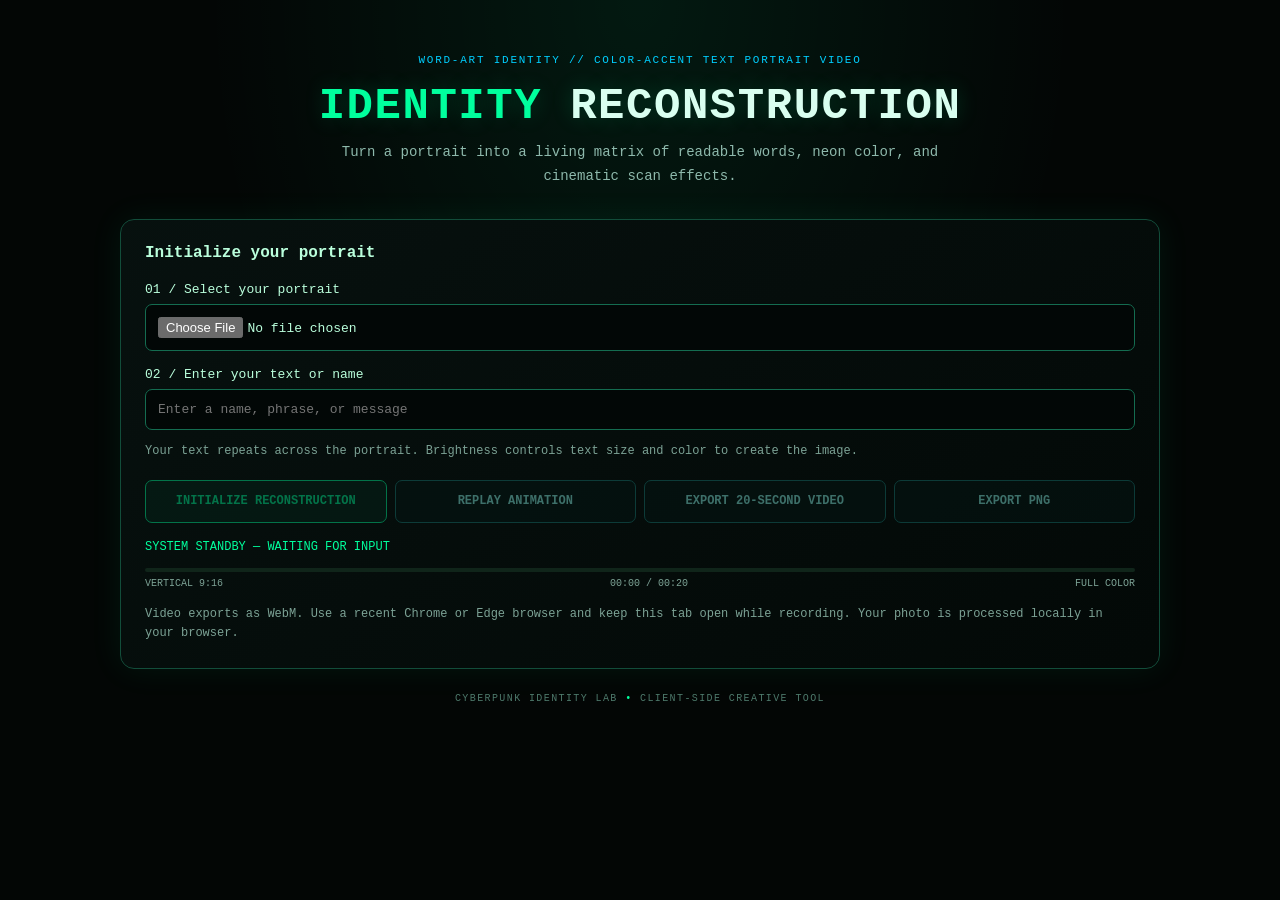
==== index.html @ 74eab29e "Add files via upload" ====
<!DOCTYPE html>
<html lang="en">
<head>
  <meta charset="UTF-8">
  <meta name="viewport" content="width=device-width, initial-scale=1.0">
  <meta name="theme-color" content="#030605">
  <meta name="description" content="Create a cyberpunk word-art portrait animation from your photo and custom text.">
  <title>Cyberpunk Identity Reconstruction</title>
  <link rel="stylesheet" href="style.css">
  <script src="script.js" defer></script>
</head>
<body>
  <main class="page-shell">
    <header class="site-header">
      <p class="eyebrow">WORD-ART IDENTITY // COLOR-ACCENT TEXT PORTRAIT VIDEO</p>
      <h1>IDENTITY <span>RECONSTRUCTION</span></h1>
      <p class="intro">Turn a portrait into a living matrix of readable words, neon color, and cinematic scan effects.</p>
    </header>

    <section class="panel" aria-labelledby="controls-title">
      <h2 id="controls-title" class="section-heading">Initialize your portrait</h2>

      <div class="field">
        <label for="photo">01 / Select your portrait</label>
        <input id="photo" type="file" accept="image/*">
      </div>
      <img id="preview" alt="Preview of selected portrait">

      <div class="field">
        <label for="word">02 / Enter your text or name</label>
        <input id="word" type="text" placeholder="Enter a name, phrase, or message" autocomplete="off" maxlength="180">
        <p class="help">Your text repeats across the portrait. Brightness controls text size and color to create the image.</p>
      </div>

      <div class="actions">
        <button id="generate" type="button">Initialize reconstruction</button>
        <button id="replay" type="button" class="secondary" disabled>Replay animation</button>
        <button id="export" type="button" class="secondary" disabled>Export 20-second video</button>
        <button id="save" type="button" class="secondary" disabled>Export PNG</button>
      </div>

      <p id="status" class="status" role="status" aria-live="polite">SYSTEM STANDBY — WAITING FOR INPUT</p>
      <div class="timeline" aria-hidden="true"><div id="progress"></div></div>
      <div class="meta">
        <span>VERTICAL 9:16</span>
        <span id="time">00:00 / 00:20</span>
        <span>FULL COLOR</span>
      </div>

      <div id="stage" class="stage">
        <canvas id="canvas" width="720" height="1280" aria-label="Animated word-art portrait"></canvas>
      </div>
      <p class="footnote">Video exports as WebM. Use a recent Chrome or Edge browser and keep this tab open while recording. Your photo is processed locally in your browser.</p>
    </section>
    <footer>CYBERPUNK IDENTITY LAB <span>•</span> CLIENT-SIDE CREATIVE TOOL</footer>
  </main>
</body>
</html>
---- style.css ----
* {
  box-sizing: border-box;
}

:root {
  color-scheme: dark;
  --green: #00ff9d;
  --cyan: #00cfff;
  --background: #030605;
  --panel: #07110f;
  --muted: #8eb9ac;
  --border: #124d3a;
}

body {
  margin: 0;
  min-height: 100vh;
  padding: 22px 14px 34px;
  background:
    radial-gradient(ellipse at 50% 0%, rgba(0, 255, 157, 0.08), transparent 48%),
    var(--background);
  color: #d9fff0;
  font-family: Consolas, "Courier New", monospace;
}

.page-shell {
  width: min(100%, 1040px);
  margin: 0 auto;
}

.site-header {
  text-align: center;
  padding: 18px 8px 12px;
}

.eyebrow {
  color: var(--cyan);
  font-size: 11px;
  letter-spacing: 0.16em;
  line-height: 1.7;
}

h1 {
  margin: 10px 0;
  color: var(--green);
  font-size: clamp(25px, 5vw, 44px);
  letter-spacing: 0.035em;
  line-height: 1.15;
  text-shadow: 0 0 22px rgba(0, 255, 157, 0.18);
}

h1 span {
  color: #d9fff0;
}

.intro {
  max-width: 650px;
  margin: 0 auto;
  color: var(--muted);
  font-size: 14px;
  line-height: 1.7;
}

.panel {
  margin: 18px auto 0;
  padding: clamp(14px, 3vw, 24px);
  background: linear-gradient(145deg, rgba(7, 17, 15, 0.98), rgba(3, 9, 7, 0.98));
  border: 1px solid var(--border);
  border-radius: 14px;
  box-shadow: 0 0 34px rgba(0, 255, 157, 0.07);
}

.section-heading {
  margin: 0 0 20px;
  color: #baffdc;
  font-size: 16px;
  font-weight: 600;
}

.field {
  margin: 16px 0;
}

label {
  display: block;
  margin: 0 0 7px;
  color: #baffdc;
  font-size: 13px;
}

input[type="text"],
input[type="file"] {
  display: block;
  width: 100%;
  min-width: 0;
  padding: 12px;
  border: 1px solid #146c50;
  border-radius: 7px;
  background: #020706;
  color: #baffdc;
  font: inherit;
  font-size: 13px;
}

input:focus-visible,
button:focus-visible {
  outline: 2px solid var(--cyan);
  outline-offset: 3px;
}

#preview {
  display: none;
  max-width: min(100%, 260px);
  max-height: 260px;
  margin: 12px auto;
  border: 1px solid var(--green);
  border-radius: 5px;
  object-fit: contain;
}

.help,
.footnote {
  color: #7ca295;
  font-size: 12px;
  line-height: 1.65;
}

.actions {
  display: flex;
  flex-wrap: wrap;
  gap: 8px;
  margin: 18px 0 12px;
}

button {
  flex: 1 1 190px;
  min-height: 43px;
  padding: 11px 14px;
  border: 1px solid var(--green);
  border-radius: 7px;
  background: #05271c;
  color: var(--green);
  font: inherit;
  font-size: 12px;
  font-weight: 700;
  text-transform: uppercase;
  cursor: pointer;
  transition: background 160ms ease, transform 160ms ease, border-color 160ms ease;
}

button:hover:not(:disabled) {
  background: #06442e;
  transform: translateY(-1px);
}

button.secondary {
  border-color: #187c78;
  background: #041715;
  color: #8cf9ed;
}

button:disabled {
  opacity: 0.42;
  cursor: not-allowed;
  transform: none;
}

.status {
  min-height: 22px;
  margin: 15px 0 8px;
  color: var(--green);
  font-size: 12px;
  line-height: 1.6;
}

.timeline {
  height: 4px;
  margin: 8px 0 6px;
  overflow: hidden;
  border-radius: 5px;
  background: #10251a;
}

#progress {
  width: 0;
  height: 100%;
  background: var(--green);
  box-shadow: 0 0 12px var(--green);
  transition: width 50ms linear;
}

.meta {
  display: flex;
  justify-content: space-between;
  gap: 8px;
  color: #7ca295;
  font-size: 10px;
}

.stage {
  display: none;
  width: min(100%, 520px);
  margin: 20px auto 0;
  overflow: hidden;
  aspect-ratio: 9 / 16;
  border: 1px solid #17573e;
  background: #000;
  box-shadow: 0 0 34px rgba(0, 255, 157, 0.08);
}

canvas {
  display: block;
  width: 100%;
  height: 100%;
}

.footnote {
  margin: 16px 0 0;
}

footer {
  padding: 24px 8px 0;
  color: #4d796b;
  text-align: center;
  font-size: 10px;
  letter-spacing: 0.14em;
}

footer span {
  color: var(--green);
}

@media (max-width: 520px) {
  body {
    padding: 10px 8px 24px;
  }

  .panel {
    padding: 13px;
  }

  .actions {
    display: grid;
    grid-template-columns: 1fr;
  }

  button {
    width: 100%;
  }

  .meta {
    font-size: 9px;
  }
}

@media (prefers-reduced-motion: reduce) {
  *,
  *::before,
  *::after {
    scroll-behavior: auto !important;
    transition-duration: 0.01ms !important;
  }
}
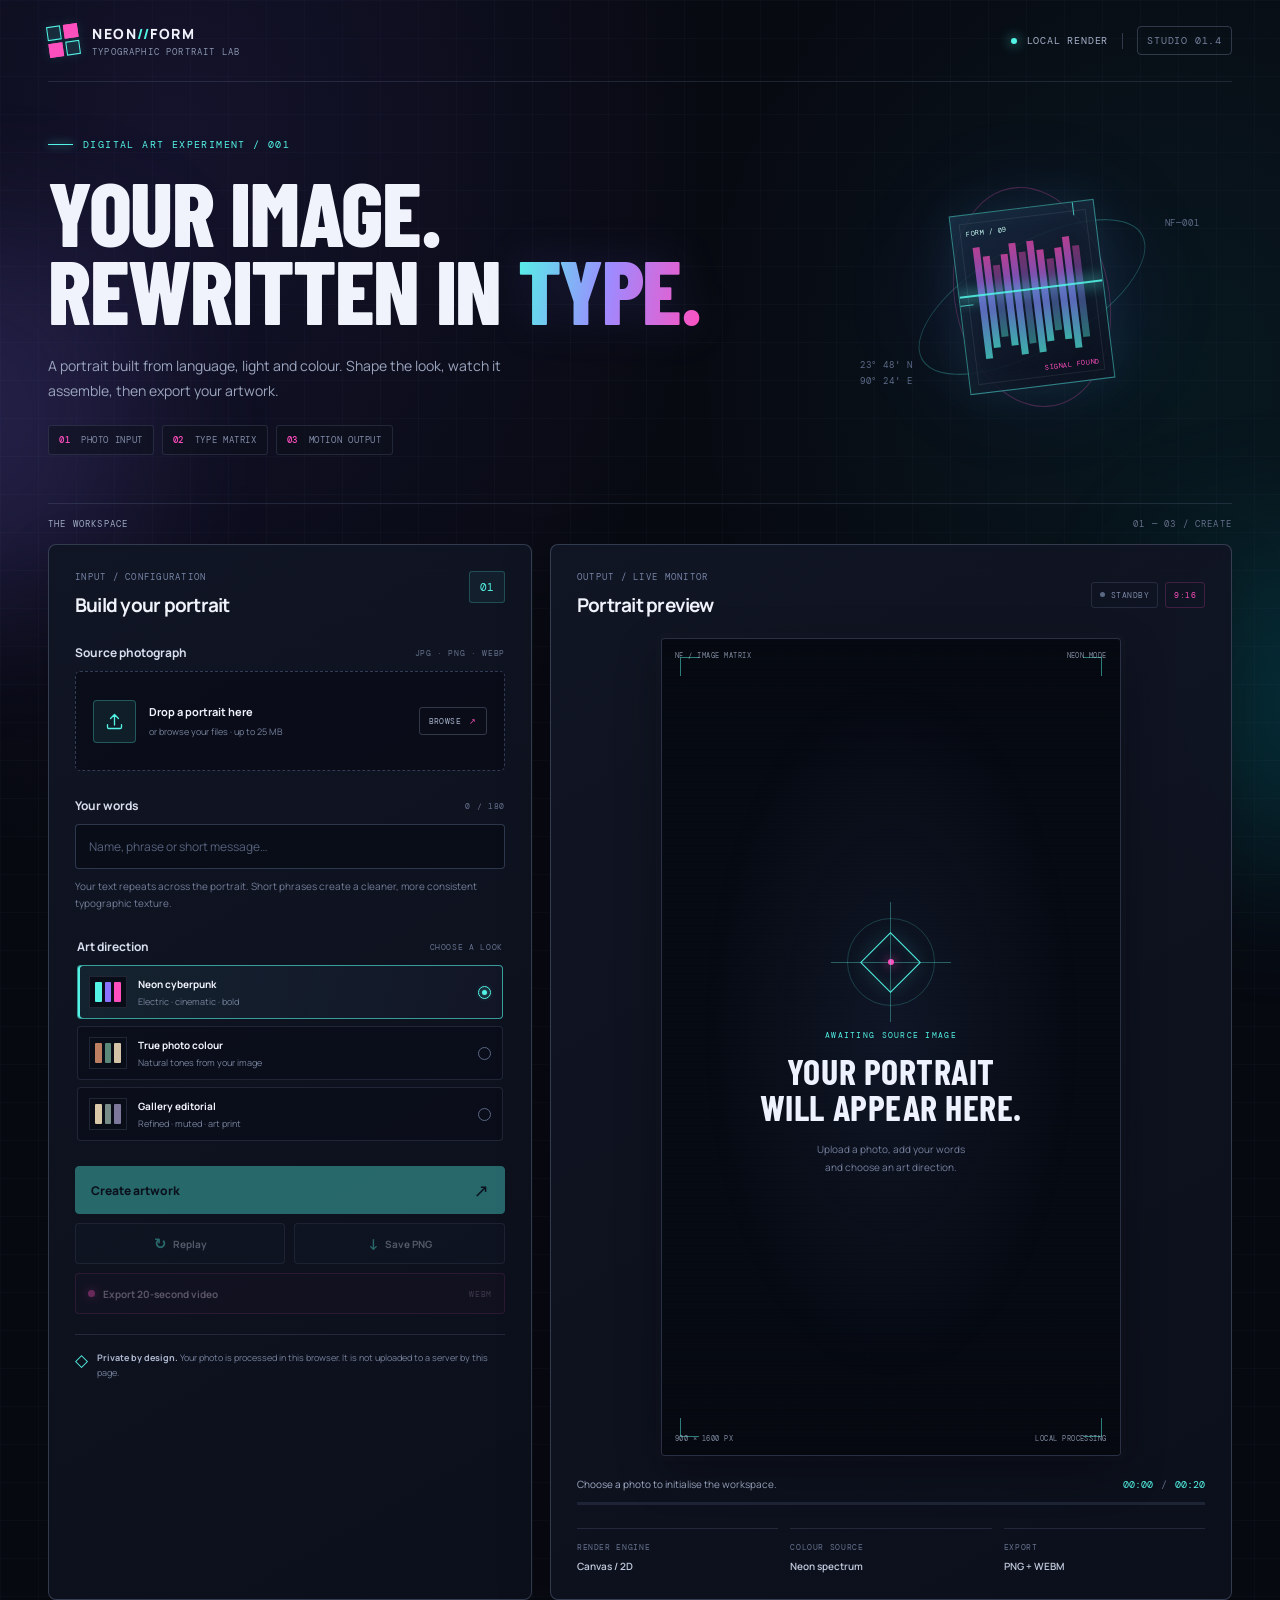
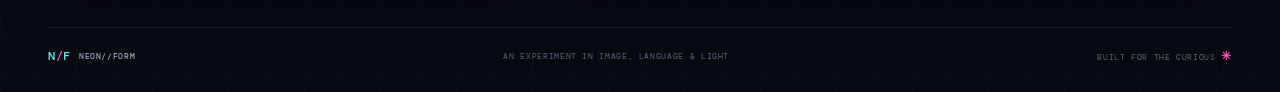
==== commit 7fff687b: "Add files via upload" ====
--- a/index.html
+++ b/index.html
@@ -3,56 +3,186 @@
 <head>
   <meta charset="UTF-8">
   <meta name="viewport" content="width=device-width, initial-scale=1.0">
-  <meta name="theme-color" content="#030605">
-  <meta name="description" content="Create a cyberpunk word-art portrait animation from your photo and custom text.">
-  <title>Cyberpunk Identity Reconstruction</title>
+  <meta name="theme-color" content="#080a12">
+  <meta name="description" content="Transform a photograph into a cinematic typographic portrait. Choose neon cyberpunk, true photo colour, or gallery editorial styling.">
+  <title>NEON//FORM — Typographic Portrait Studio</title>
   <link rel="stylesheet" href="style.css">
   <script src="script.js" defer></script>
 </head>
 <body>
-  <main class="page-shell">
-    <header class="site-header">
-      <p class="eyebrow">WORD-ART IDENTITY // COLOR-ACCENT TEXT PORTRAIT VIDEO</p>
-      <h1>IDENTITY <span>RECONSTRUCTION</span></h1>
-      <p class="intro">Turn a portrait into a living matrix of readable words, neon color, and cinematic scan effects.</p>
+  <div class="ambient ambient-a" aria-hidden="true"></div>
+  <div class="ambient ambient-b" aria-hidden="true"></div>
+
+  <main class="app-shell">
+    <header class="topbar">
+      <a class="brand" href="#" aria-label="NEON FORM home">
+        <span class="brand-mark" aria-hidden="true"><i></i><i></i><i></i><i></i></span>
+        <span class="brand-copy"><strong>NEON<span>//</span>FORM</strong><small>TYPOGRAPHIC PORTRAIT LAB</small></span>
+      </a>
+      <div class="topbar-meta">
+        <span class="live-dot"></span>
+        <span>LOCAL RENDER</span>
+        <span class="meta-divider"></span>
+        <span class="version-tag">STUDIO 01.4</span>
+      </div>
     </header>
 
-    <section class="panel" aria-labelledby="controls-title">
-      <h2 id="controls-title" class="section-heading">Initialize your portrait</h2>
+    <section class="hero">
+      <div class="hero-copy">
+        <p class="eyebrow"><span class="eyebrow-line"></span> DIGITAL ART EXPERIMENT / 001</p>
+        <h1>Your image.<br>Rewritten in <span class="gradient-type">type.</span></h1>
+        <p class="hero-description">A portrait built from language, light and colour. Shape the look, watch it assemble, then export your artwork.</p>
+        <div class="hero-tags">
+          <span><b>01</b> PHOTO INPUT</span>
+          <span><b>02</b> TYPE MATRIX</span>
+          <span><b>03</b> MOTION OUTPUT</span>
+        </div>
+      </div>
+      <div class="hero-art" aria-hidden="true">
+        <div class="orbit orbit-one"></div>
+        <div class="orbit orbit-two"></div>
+        <div class="hero-art-core">
+          <span class="core-cross cross-one"></span>
+          <span class="core-cross cross-two"></span>
+          <span class="core-label label-top">FORM / 09</span>
+          <span class="core-label label-bottom">SIGNAL FOUND</span>
+          <div class="core-bars"><i></i><i></i><i></i><i></i><i></i><i></i><i></i><i></i><i></i><i></i><i></i><i></i></div>
+          <div class="core-scan"></div>
+        </div>
+        <span class="art-index">NF—001</span>
+        <span class="art-coordinates">23° 48' N<br>90° 24' E</span>
+      </div>
+    </section>
 
-      <div class="field">
-        <label for="photo">01 / Select your portrait</label>
-        <input id="photo" type="file" accept="image/*">
-      </div>
-      <img id="preview" alt="Preview of selected portrait">
+    <div class="section-rule"><span>THE WORKSPACE</span><span>01 — 03 / CREATE</span></div>
 
-      <div class="field">
-        <label for="word">02 / Enter your text or name</label>
-        <input id="word" type="text" placeholder="Enter a name, phrase, or message" autocomplete="off" maxlength="180">
-        <p class="help">Your text repeats across the portrait. Brightness controls text size and color to create the image.</p>
-      </div>
+    <section class="workspace" aria-label="Portrait creation workspace">
+      <aside class="control-panel panel">
+        <div class="panel-heading">
+          <div>
+            <p class="panel-kicker">INPUT / CONFIGURATION</p>
+            <h2>Build your portrait</h2>
+          </div>
+          <span class="panel-number">01</span>
+        </div>
 
-      <div class="actions">
-        <button id="generate" type="button">Initialize reconstruction</button>
-        <button id="replay" type="button" class="secondary" disabled>Replay animation</button>
-        <button id="export" type="button" class="secondary" disabled>Export 20-second video</button>
-        <button id="save" type="button" class="secondary" disabled>Export PNG</button>
-      </div>
+        <div class="control-section">
+          <div class="label-row">
+            <label for="photo">Source photograph</label>
+            <span class="micro-label">JPG · PNG · WEBP</span>
+          </div>
+          <input id="photo" class="visually-hidden" type="file" accept="image/*">
+          <label id="dropzone" class="dropzone" for="photo" tabindex="0">
+            <span class="upload-symbol" aria-hidden="true">
+              <svg viewBox="0 0 24 24" fill="none"><path d="M12 16V4m0 0L7.5 8.5M12 4l4.5 4.5M4 15.5v3A1.5 1.5 0 0 0 5.5 20h13a1.5 1.5 0 0 0 1.5-1.5v-3" stroke="currentColor" stroke-width="1.5" stroke-linecap="round" stroke-linejoin="round"/></svg>
+            </span>
+            <span class="drop-copy">
+              <strong id="uploadTitle">Drop a portrait here</strong>
+              <small id="uploadSubtitle">or browse your files · up to 25 MB</small>
+            </span>
+            <span class="browse-chip">BROWSE <span>↗</span></span>
+          </label>
+          <div class="photo-file-row" id="photoFileRow" hidden>
+            <img id="preview" alt="Selected photo thumbnail">
+            <div class="photo-file-copy"><strong id="photoName">Photo selected</strong><small id="photoDimensions">Ready to process</small></div>
+            <button id="replacePhoto" class="icon-button" type="button" aria-label="Choose a different photo" title="Choose a different photo">↻</button>
+          </div>
+        </div>
 
-      <p id="status" class="status" role="status" aria-live="polite">SYSTEM STANDBY — WAITING FOR INPUT</p>
-      <div class="timeline" aria-hidden="true"><div id="progress"></div></div>
-      <div class="meta">
-        <span>VERTICAL 9:16</span>
-        <span id="time">00:00 / 00:20</span>
-        <span>FULL COLOR</span>
-      </div>
+        <div class="control-section">
+          <div class="label-row">
+            <label for="word">Your words</label>
+            <span class="micro-label"><span id="wordCount">0</span> / 180</span>
+          </div>
+          <input id="word" class="text-input" type="text" placeholder="Name, phrase or short message…" autocomplete="off" maxlength="180">
+          <p class="field-note">Your text repeats across the portrait. Short phrases create a cleaner, more consistent typographic texture.</p>
+        </div>
 
-      <div id="stage" class="stage">
-        <canvas id="canvas" width="720" height="1280" aria-label="Animated word-art portrait"></canvas>
-      </div>
-      <p class="footnote">Video exports as WebM. Use a recent Chrome or Edge browser and keep this tab open while recording. Your photo is processed locally in your browser.</p>
+        <fieldset class="control-section style-fieldset">
+          <div class="label-row">
+            <legend>Art direction</legend>
+            <span class="micro-label">CHOOSE A LOOK</span>
+          </div>
+          <div class="style-options">
+            <label class="style-option style-cyber">
+              <input type="radio" name="artStyle" value="cyberpunk" checked>
+              <span class="style-swatch" aria-hidden="true"><i></i><i></i><i></i></span>
+              <span class="style-text"><strong>Neon cyberpunk</strong><small>Electric · cinematic · bold</small></span>
+              <span class="radio-mark" aria-hidden="true"></span>
+            </label>
+            <label class="style-option style-photo">
+              <input type="radio" name="artStyle" value="photo">
+              <span class="style-swatch" aria-hidden="true"><i></i><i></i><i></i></span>
+              <span class="style-text"><strong>True photo colour</strong><small>Natural tones from your image</small></span>
+              <span class="radio-mark" aria-hidden="true"></span>
+            </label>
+            <label class="style-option style-gallery">
+              <input type="radio" name="artStyle" value="gallery">
+              <span class="style-swatch" aria-hidden="true"><i></i><i></i><i></i></span>
+              <span class="style-text"><strong>Gallery editorial</strong><small>Refined · muted · art print</small></span>
+              <span class="radio-mark" aria-hidden="true"></span>
+            </label>
+          </div>
+        </fieldset>
+
+        <div class="actions">
+          <button id="generate" class="primary-button" type="button">
+            <span>Create artwork</span><span class="button-arrow" aria-hidden="true">↗</span>
+          </button>
+          <div class="secondary-actions">
+            <button id="replay" class="secondary-button" type="button" disabled><span aria-hidden="true">↻</span> Replay</button>
+            <button id="save" class="secondary-button" type="button" disabled><span aria-hidden="true">↓</span> Save PNG</button>
+          </div>
+          <button id="export" class="export-button" type="button" disabled><span class="record-dot"></span> Export 20-second video <span class="export-format">WEBM</span></button>
+        </div>
+
+        <div class="privacy-note">
+          <span class="privacy-icon" aria-hidden="true">◇</span>
+          <p><strong>Private by design.</strong> Your photo is processed in this browser. It is not uploaded to a server by this page.</p>
+        </div>
+      </aside>
+
+      <section class="preview-panel panel" aria-labelledby="previewHeading">
+        <div class="preview-header">
+          <div>
+            <p class="panel-kicker">OUTPUT / LIVE MONITOR</p>
+            <h2 id="previewHeading">Portrait preview</h2>
+          </div>
+          <div class="output-badges"><span class="output-live"><i></i> <span id="outputState">STANDBY</span></span><span class="ratio-badge">9:16</span></div>
+        </div>
+
+        <div id="stage" class="stage is-idle">
+          <canvas id="canvas" width="900" height="1600" aria-label="Animated typographic portrait preview"></canvas>
+          <div id="stagePlaceholder" class="stage-placeholder">
+            <div class="placeholder-reticle"><span></span><i></i></div>
+            <p class="placeholder-overline">AWAITING SOURCE IMAGE</p>
+            <h3>Your portrait<br>will appear here.</h3>
+            <p class="placeholder-caption">Upload a photo, add your words<br>and choose an art direction.</p>
+            <div class="placeholder-corner corner-tl"></div><div class="placeholder-corner corner-tr"></div>
+            <div class="placeholder-corner corner-bl"></div><div class="placeholder-corner corner-br"></div>
+          </div>
+          <div class="stage-topline"><span>NF / IMAGE MATRIX</span><span id="stageStyle">NEON MODE</span></div>
+          <div class="stage-bottomline"><span>900 × 1600 PX</span><span>LOCAL PROCESSING</span></div>
+        </div>
+
+        <div class="progress-area">
+          <div class="progress-copy"><span id="status" role="status" aria-live="polite">Choose a photo to initialise the workspace.</span><span id="time">00:00 <i>/</i> 00:20</span></div>
+          <div class="timeline" aria-hidden="true"><div id="progress"></div></div>
+        </div>
+
+        <div class="preview-footer">
+          <div class="footer-stat"><span class="stat-label">RENDER ENGINE</span><strong>Canvas / 2D</strong></div>
+          <div class="footer-stat"><span class="stat-label">COLOUR SOURCE</span><strong id="colourSource">Neon spectrum</strong></div>
+          <div class="footer-stat"><span class="stat-label">EXPORT</span><strong>PNG + WEBM</strong></div>
+        </div>
+      </section>
     </section>
-    <footer>CYBERPUNK IDENTITY LAB <span>•</span> CLIENT-SIDE CREATIVE TOOL</footer>
+
+    <footer class="site-footer">
+      <div class="footer-brand"><span class="mini-mark">N<span>/</span>F</span> NEON//FORM</div>
+      <p>AN EXPERIMENT IN IMAGE, LANGUAGE & LIGHT</p>
+      <span class="footer-build">BUILT FOR THE CURIOUS <b>✳</b></span>
+    </footer>
   </main>
 </body>
 </html>
--- a/style.css
+++ b/style.css
@@ -1,263 +1,289 @@
-* {
-  box-sizing: border-box;
-}
+@import url('https://fonts.googleapis.com/css2?family=Barlow+Condensed:wght@500;600;700;800;900&family=DM+Mono:wght@400;500&family=Manrope:wght@400;500;600;700;800&display=swap');
 
 :root {
   color-scheme: dark;
-  --green: #00ff9d;
-  --cyan: #00cfff;
-  --background: #030605;
-  --panel: #07110f;
-  --muted: #8eb9ac;
-  --border: #124d3a;
-}
-
+  --bg: #080a12;
+  --panel: rgba(15, 19, 31, .91);
+  --panel-2: #111625;
+  --line: rgba(151, 168, 205, .16);
+  --line-strong: rgba(151, 168, 205, .28);
+  --text: #f0f3fb;
+  --muted: #8993ad;
+  --muted-2: #5e6881;
+  --cyan: #53f4e6;
+  --pink: #ff4fbe;
+  --violet: #8a72ff;
+  --mono: "DM Mono", ui-monospace, SFMono-Regular, Consolas, monospace;
+  --sans: "Manrope", Inter, ui-sans-serif, system-ui, sans-serif;
+  --display: "Barlow Condensed", Impact, sans-serif;
+}
+
+* { box-sizing: border-box; }
+html { min-width: 320px; scroll-behavior: smooth; }
 body {
   margin: 0;
   min-height: 100vh;
-  padding: 22px 14px 34px;
+  overflow-x: hidden;
   background:
-    radial-gradient(ellipse at 50% 0%, rgba(0, 255, 157, 0.08), transparent 48%),
-    var(--background);
-  color: #d9fff0;
-  font-family: Consolas, "Courier New", monospace;
-}
-
-.page-shell {
-  width: min(100%, 1040px);
-  margin: 0 auto;
-}
-
-.site-header {
-  text-align: center;
-  padding: 18px 8px 12px;
-}
-
-.eyebrow {
-  color: var(--cyan);
-  font-size: 11px;
-  letter-spacing: 0.16em;
-  line-height: 1.7;
-}
-
-h1 {
-  margin: 10px 0;
-  color: var(--green);
-  font-size: clamp(25px, 5vw, 44px);
-  letter-spacing: 0.035em;
-  line-height: 1.15;
-  text-shadow: 0 0 22px rgba(0, 255, 157, 0.18);
-}
-
-h1 span {
-  color: #d9fff0;
-}
-
-.intro {
-  max-width: 650px;
-  margin: 0 auto;
-  color: var(--muted);
-  font-size: 14px;
-  line-height: 1.7;
-}
-
-.panel {
-  margin: 18px auto 0;
-  padding: clamp(14px, 3vw, 24px);
-  background: linear-gradient(145deg, rgba(7, 17, 15, 0.98), rgba(3, 9, 7, 0.98));
-  border: 1px solid var(--border);
-  border-radius: 14px;
-  box-shadow: 0 0 34px rgba(0, 255, 157, 0.07);
-}
-
-.section-heading {
-  margin: 0 0 20px;
-  color: #baffdc;
-  font-size: 16px;
-  font-weight: 600;
-}
-
-.field {
-  margin: 16px 0;
-}
-
-label {
-  display: block;
-  margin: 0 0 7px;
-  color: #baffdc;
-  font-size: 13px;
-}
-
-input[type="text"],
-input[type="file"] {
-  display: block;
-  width: 100%;
-  min-width: 0;
-  padding: 12px;
-  border: 1px solid #146c50;
-  border-radius: 7px;
-  background: #020706;
-  color: #baffdc;
-  font: inherit;
-  font-size: 13px;
-}
-
-input:focus-visible,
-button:focus-visible {
+    linear-gradient(rgba(111, 132, 183, .035) 1px, transparent 1px),
+    linear-gradient(90deg, rgba(111, 132, 183, .035) 1px, transparent 1px),
+    radial-gradient(ellipse at 14% 8%, rgba(91, 72, 198, .14), transparent 34%),
+    radial-gradient(ellipse at 92% 22%, rgba(0, 190, 185, .08), transparent 29%),
+    var(--bg);
+  background-size: 38px 38px, 38px 38px, auto, auto, auto;
+  color: var(--text);
+  font-family: var(--sans);
+  -webkit-font-smoothing: antialiased;
+  text-rendering: optimizeLegibility;
+}
+button, input { font: inherit; }
+button { -webkit-tap-highlight-color: transparent; }
+button:focus-visible, input:focus-visible, .dropzone:focus-visible {
   outline: 2px solid var(--cyan);
   outline-offset: 3px;
 }
-
-#preview {
-  display: none;
-  max-width: min(100%, 260px);
-  max-height: 260px;
-  margin: 12px auto;
-  border: 1px solid var(--green);
-  border-radius: 5px;
-  object-fit: contain;
-}
-
-.help,
-.footnote {
-  color: #7ca295;
-  font-size: 12px;
-  line-height: 1.65;
-}
-
-.actions {
-  display: flex;
-  flex-wrap: wrap;
-  gap: 8px;
-  margin: 18px 0 12px;
-}
-
-button {
-  flex: 1 1 190px;
-  min-height: 43px;
-  padding: 11px 14px;
-  border: 1px solid var(--green);
-  border-radius: 7px;
-  background: #05271c;
-  color: var(--green);
-  font: inherit;
-  font-size: 12px;
-  font-weight: 700;
-  text-transform: uppercase;
-  cursor: pointer;
-  transition: background 160ms ease, transform 160ms ease, border-color 160ms ease;
-}
-
-button:hover:not(:disabled) {
-  background: #06442e;
-  transform: translateY(-1px);
-}
-
-button.secondary {
-  border-color: #187c78;
-  background: #041715;
-  color: #8cf9ed;
-}
-
-button:disabled {
-  opacity: 0.42;
-  cursor: not-allowed;
-  transform: none;
-}
-
-.status {
-  min-height: 22px;
-  margin: 15px 0 8px;
-  color: var(--green);
-  font-size: 12px;
-  line-height: 1.6;
-}
-
-.timeline {
-  height: 4px;
-  margin: 8px 0 6px;
-  overflow: hidden;
-  border-radius: 5px;
-  background: #10251a;
-}
-
-#progress {
-  width: 0;
-  height: 100%;
-  background: var(--green);
-  box-shadow: 0 0 12px var(--green);
-  transition: width 50ms linear;
-}
-
-.meta {
-  display: flex;
-  justify-content: space-between;
-  gap: 8px;
-  color: #7ca295;
-  font-size: 10px;
-}
-
-.stage {
-  display: none;
-  width: min(100%, 520px);
-  margin: 20px auto 0;
-  overflow: hidden;
-  aspect-ratio: 9 / 16;
-  border: 1px solid #17573e;
-  background: #000;
-  box-shadow: 0 0 34px rgba(0, 255, 157, 0.08);
-}
-
-canvas {
-  display: block;
-  width: 100%;
-  height: 100%;
-}
-
-.footnote {
-  margin: 16px 0 0;
-}
-
-footer {
-  padding: 24px 8px 0;
-  color: #4d796b;
-  text-align: center;
-  font-size: 10px;
-  letter-spacing: 0.14em;
-}
-
-footer span {
-  color: var(--green);
-}
-
+.ambient { position: fixed; z-index: -1; pointer-events: none; filter: blur(80px); opacity: .18; }
+.ambient-a { width: 340px; height: 340px; top: 28%; left: -220px; background: var(--violet); }
+.ambient-b { width: 300px; height: 300px; right: -200px; top: 62%; background: #00b9c8; }
+.app-shell { width: min(1440px, 100%); margin: 0 auto; padding: 0 48px 28px; }
+
+.topbar {
+  min-height: 82px; display: flex; align-items: center; justify-content: space-between;
+  gap: 22px; border-bottom: 1px solid var(--line);
+}
+.brand { display: inline-flex; align-items: center; gap: 13px; color: inherit; text-decoration: none; }
+.brand-mark { width: 31px; height: 31px; display: grid; grid-template-columns: 1fr 1fr; gap: 3px; transform: rotate(-8deg); }
+.brand-mark i { display: block; border: 1px solid var(--cyan); background: rgba(83, 244, 230, .12); box-shadow: 0 0 12px rgba(83, 244, 230, .15); }
+.brand-mark i:nth-child(2), .brand-mark i:nth-child(3) { background: var(--pink); border-color: var(--pink); }
+.brand-copy { display: flex; flex-direction: column; gap: 3px; }
+.brand-copy strong { font-size: 14px; letter-spacing: .11em; font-weight: 800; }
+.brand-copy strong span { color: var(--cyan); }
+.brand-copy small { color: var(--muted); font: 9px var(--mono); letter-spacing: .13em; }
+.topbar-meta { display: flex; align-items: center; gap: 10px; color: #a5afc8; font: 10px var(--mono); letter-spacing: .08em; }
+.live-dot { width: 6px; height: 6px; border-radius: 50%; background: var(--cyan); box-shadow: 0 0 12px var(--cyan); }
+.meta-divider { width: 1px; height: 16px; background: var(--line-strong); margin: 0 4px; }
+.version-tag { border: 1px solid var(--line-strong); padding: 7px 9px; border-radius: 4px; color: #75809d; }
+
+.hero { display: grid; grid-template-columns: minmax(0, 1.3fr) minmax(270px, .7fr); gap: 40px; align-items: center; padding: 56px 0 48px; }
+.hero-copy { position: relative; z-index: 1; }
+.eyebrow, .panel-kicker { display: flex; align-items: center; gap: 10px; color: var(--cyan); font: 10px var(--mono); letter-spacing: .14em; }
+.eyebrow { margin: 0 0 22px; }
+.eyebrow-line { display: inline-block; width: 25px; height: 1px; background: var(--cyan); box-shadow: 0 0 8px var(--cyan); }
+h1 { margin: 0; max-width: 750px; font: 800 clamp(58px, 7vw, 102px)/.87 var(--display); letter-spacing: -.015em; text-transform: uppercase; }
+.gradient-type {
+  color: transparent; background: linear-gradient(100deg, var(--cyan) 0%, #9d8bff 49%, var(--pink) 100%);
+  -webkit-background-clip: text; background-clip: text; filter: drop-shadow(0 0 22px rgba(109, 105, 255, .15));
+}
+.hero-description { max-width: 520px; color: #9ba5be; font-size: 14px; line-height: 1.8; margin: 24px 0 22px; }
+.hero-tags { display: flex; flex-wrap: wrap; gap: 8px; }
+.hero-tags span { border: 1px solid var(--line); border-radius: 3px; padding: 8px 10px; color: #818ca8; font: 9px var(--mono); letter-spacing: .07em; background: rgba(13, 17, 29, .55); }
+.hero-tags b { color: var(--pink); font-weight: 500; margin-right: 5px; }
+
+.hero-art { min-height: 250px; position: relative; display: grid; place-items: center; perspective: 700px; }
+.hero-art::before { content: ""; position: absolute; width: 210px; height: 210px; border-radius: 50%; background: rgba(74, 58, 197, .12); filter: blur(40px); }
+.orbit { position: absolute; border: 1px solid rgba(83, 244, 230, .25); border-radius: 50%; transform: rotate(-25deg) skewX(-20deg); }
+.orbit-one { width: 250px; height: 108px; }
+.orbit-two { width: 210px; height: 164px; border-color: rgba(255, 79, 190, .25); transform: rotate(58deg) skewX(17deg); }
+.hero-art-core { position: relative; width: 146px; height: 180px; border: 1px solid rgba(83, 244, 230, .48); background: linear-gradient(150deg, rgba(25, 43, 66, .8), rgba(11, 13, 26, .92)); box-shadow: 0 0 50px rgba(83, 244, 230, .09), inset 0 0 35px rgba(83, 244, 230, .06); overflow: hidden; transform: rotate(-7deg); }
+.hero-art-core::before { content: ""; position: absolute; inset: 8px; border: 1px solid rgba(255,255,255,.08); }
+.core-bars { position: absolute; inset: 23px 16px; display: flex; align-items: center; justify-content: center; gap: 2px; overflow: hidden; opacity: .92; }
+.core-bars i { display: block; width: 7px; height: 85%; background: linear-gradient(180deg, var(--pink), var(--violet) 45%, var(--cyan)); opacity: .75; }
+.core-bars i:nth-child(3n) { height: 55%; opacity: .45; }
+.core-bars i:nth-child(4n) { height: 100%; }
+.core-bars i:nth-child(2n) { height: 70%; }
+.core-scan { position: absolute; left: 0; right: 0; top: 45%; height: 2px; background: var(--cyan); box-shadow: 0 0 14px 3px rgba(83, 244, 230, .55); opacity: .9; }
+.core-cross { position: absolute; z-index: 1; background: var(--cyan); opacity: .75; }
+.cross-one { width: 14px; height: 1px; left: -1px; top: 50%; }
+.cross-two { width: 1px; height: 14px; right: 20px; top: -1px; }
+.core-label { position: absolute; z-index: 2; color: #c9fdf5; font: 7px var(--mono); letter-spacing: .08em; }
+.label-top { top: 14px; left: 14px; }
+.label-bottom { bottom: 13px; right: 13px; color: var(--pink); }
+.art-index, .art-coordinates { position: absolute; color: #5c6a88; font: 9px var(--mono); letter-spacing: .1em; }
+.art-index { right: 8%; top: 18%; }
+.art-coordinates { left: 7%; bottom: 13%; line-height: 1.8; }
+
+.section-rule { display: flex; justify-content: space-between; align-items: center; padding: 14px 0; border-top: 1px solid var(--line); color: #65708b; font: 9px var(--mono); letter-spacing: .13em; }
+.section-rule span:first-child { color: #a0abc4; }
+
+.workspace { display: grid; grid-template-columns: minmax(340px, .83fr) minmax(0, 1.17fr); gap: 18px; align-items: stretch; }
+.panel { min-width: 0; background: linear-gradient(150deg, rgba(17, 22, 37, .97), rgba(12, 16, 28, .97)); border: 1px solid var(--line-strong); border-radius: 8px; box-shadow: 0 18px 55px rgba(0, 0, 0, .18); }
+.control-panel { padding: 26px; }
+.panel-heading, .preview-header { display: flex; justify-content: space-between; align-items: flex-start; gap: 16px; }
+.panel-kicker { margin: 0 0 9px; color: #7584a6; font-size: 9px; }
+.panel-heading h2, .preview-header h2 { margin: 0; color: var(--text); font-size: 19px; font-weight: 700; letter-spacing: -.04em; }
+.panel-number { color: var(--cyan); font: 11px var(--mono); padding: 8px 10px; border: 1px solid rgba(83, 244, 230, .22); background: rgba(83, 244, 230, .05); border-radius: 3px; }
+.control-section { margin-top: 26px; }
+.label-row { display: flex; align-items: center; justify-content: space-between; gap: 12px; margin-bottom: 10px; }
+.label-row label, .label-row legend { color: #d8deee; font-size: 12px; font-weight: 700; }
+.micro-label { color: #65718c; font: 8px var(--mono); letter-spacing: .08em; white-space: nowrap; }
+.visually-hidden { position: absolute; width: 1px; height: 1px; padding: 0; margin: -1px; overflow: hidden; clip: rect(0,0,0,0); white-space: nowrap; border: 0; }
+
+.dropzone { min-height: 100px; padding: 17px; display: flex; align-items: center; gap: 13px; border: 1px dashed rgba(124, 145, 190, .36); border-radius: 5px; background: rgba(6, 9, 19, .52); cursor: pointer; transition: border-color .18s, background .18s, transform .18s; }
+.dropzone:hover, .dropzone.is-dragover { border-color: var(--cyan); background: rgba(83, 244, 230, .055); }
+.dropzone.is-dragover { transform: scale(1.01); }
+.upload-symbol { display: grid; place-items: center; width: 43px; height: 43px; flex: 0 0 auto; border: 1px solid rgba(83, 244, 230, .28); background: rgba(83, 244, 230, .07); color: var(--cyan); border-radius: 4px; }
+.upload-symbol svg { width: 21px; height: 21px; }
+.drop-copy { min-width: 0; display: flex; flex-direction: column; gap: 6px; }
+.drop-copy strong { font-size: 11px; font-weight: 700; }
+.drop-copy small { color: #75819b; font-size: 9px; line-height: 1.5; }
+.browse-chip { margin-left: auto; flex: 0 0 auto; padding: 8px 9px; border: 1px solid var(--line-strong); border-radius: 3px; color: #a6b1ca; font: 8px var(--mono); letter-spacing: .05em; }
+.browse-chip span { color: var(--pink); margin-left: 3px; }
+.photo-file-row { display: flex; align-items: center; gap: 11px; margin-top: 11px; padding: 9px; background: rgba(83, 244, 230, .035); border: 1px solid rgba(83, 244, 230, .16); border-radius: 4px; }
+.photo-file-row[hidden] { display: none; }
+#preview { width: 42px; height: 48px; object-fit: cover; border-radius: 3px; border: 1px solid var(--line-strong); }
+.photo-file-copy { min-width: 0; display: flex; flex: 1; flex-direction: column; gap: 4px; }
+.photo-file-copy strong { overflow: hidden; text-overflow: ellipsis; white-space: nowrap; font-size: 10px; }
+.photo-file-copy small { color: var(--muted); font: 8px var(--mono); }
+.icon-button { width: 30px; height: 30px; border: 1px solid var(--line-strong); border-radius: 3px; background: transparent; color: var(--cyan); cursor: pointer; font-size: 17px; }
+.text-input { width: 100%; min-height: 45px; padding: 0 13px; border: 1px solid rgba(124, 145, 190, .32); border-radius: 4px; background: #090d18; color: var(--text); font-size: 12px; transition: border-color .18s, box-shadow .18s; }
+.text-input::placeholder { color: #56617b; }
+.text-input:focus { outline: none; border-color: var(--cyan); box-shadow: 0 0 0 3px rgba(83, 244, 230, .07); }
+.field-note { margin: 9px 0 0; color: #727d97; font-size: 10px; line-height: 1.7; }
+
+.style-fieldset { padding: 0; border: 0; min-width: 0; }
+.style-fieldset legend { padding: 0; }
+.style-options { display: grid; gap: 7px; }
+.style-option { position: relative; display: flex; align-items: center; gap: 11px; padding: 10px 11px; border: 1px solid var(--line); border-radius: 4px; background: rgba(7, 10, 20, .45); cursor: pointer; transition: border-color .18s, background .18s, transform .18s; }
+.style-option:hover { border-color: rgba(83, 244, 230, .38); }
+.style-option:has(input:checked) { border-color: rgba(83, 244, 230, .6); background: linear-gradient(100deg, rgba(83, 244, 230, .075), rgba(138, 114, 255, .035)); box-shadow: inset 2px 0 0 var(--cyan); }
+.style-option input { position: absolute; opacity: 0; pointer-events: none; }
+.style-swatch { display: flex; gap: 3px; width: 38px; height: 32px; flex: 0 0 auto; align-items: stretch; padding: 5px; background: #090d18; border: 1px solid var(--line); }
+.style-swatch i { flex: 1; display: block; border-radius: 1px; }
+.style-cyber .style-swatch i:nth-child(1) { background: #53f4e6; }
+.style-cyber .style-swatch i:nth-child(2) { background: #8a72ff; }
+.style-cyber .style-swatch i:nth-child(3) { background: #ff4fbe; }
+.style-photo .style-swatch i:nth-child(1) { background: #bd7f62; }
+.style-photo .style-swatch i:nth-child(2) { background: #5c887a; }
+.style-photo .style-swatch i:nth-child(3) { background: #d4c3a7; }
+.style-gallery .style-swatch i:nth-child(1) { background: #d9c9a8; }
+.style-gallery .style-swatch i:nth-child(2) { background: #778c87; }
+.style-gallery .style-swatch i:nth-child(3) { background: #7e779c; }
+.style-text { display: flex; flex-direction: column; gap: 4px; min-width: 0; flex: 1; }
+.style-text strong { font-size: 10px; }
+.style-text small { color: #77839c; font-size: 9px; }
+.radio-mark { display: grid; place-items: center; width: 13px; height: 13px; border: 1px solid #5a6682; border-radius: 50%; }
+.style-option input:checked ~ .radio-mark { border-color: var(--cyan); }
+.style-option input:checked ~ .radio-mark::after { content: ""; width: 5px; height: 5px; border-radius: 50%; background: var(--cyan); box-shadow: 0 0 7px var(--cyan); }
+
+.actions { margin-top: 25px; display: grid; gap: 9px; }
+.primary-button { width: 100%; min-height: 48px; display: flex; justify-content: space-between; align-items: center; padding: 0 15px; border: 1px solid var(--cyan); border-radius: 4px; background: var(--cyan); color: #07121b; font-size: 12px; font-weight: 800; cursor: pointer; transition: transform .18s, box-shadow .18s, background .18s; }
+.primary-button:hover:not(:disabled) { background: #a2fff5; box-shadow: 0 0 24px rgba(83, 244, 230, .18); transform: translateY(-1px); }
+.button-arrow { font-size: 18px; font-weight: 400; }
+.secondary-actions { display: grid; grid-template-columns: 1fr 1fr; gap: 9px; }
+.secondary-button { min-height: 41px; border: 1px solid var(--line-strong); border-radius: 4px; background: rgba(20, 26, 42, .7); color: #c4cce0; font-size: 10px; font-weight: 700; cursor: pointer; transition: border-color .18s, background .18s; }
+.secondary-button span { color: var(--cyan); font-size: 15px; vertical-align: -1px; margin-right: 4px; }
+.secondary-button:hover:not(:disabled) { border-color: var(--cyan); background: rgba(83, 244, 230, .06); }
+.export-button { display: flex; align-items: center; justify-content: flex-start; gap: 8px; min-height: 41px; padding: 0 12px; border: 1px solid rgba(255, 79, 190, .3); border-radius: 4px; background: rgba(255, 79, 190, .045); color: #d6c1d7; font-size: 10px; font-weight: 700; cursor: pointer; transition: border-color .18s, background .18s; }
+.export-button:hover:not(:disabled) { border-color: var(--pink); background: rgba(255, 79, 190, .09); }
+.record-dot { width: 7px; height: 7px; border-radius: 50%; background: var(--pink); box-shadow: 0 0 9px rgba(255, 79, 190, .7); }
+.export-format { margin-left: auto; color: #8f7899; font: 8px var(--mono); letter-spacing: .08em; }
+button:disabled { opacity: .38; cursor: not-allowed; }
+.privacy-note { display: flex; align-items: flex-start; gap: 9px; margin-top: 20px; padding-top: 16px; border-top: 1px solid var(--line); }
+.privacy-icon { color: var(--cyan); font-size: 17px; line-height: 1; }
+.privacy-note p { margin: 0; color: #75819b; font-size: 9px; line-height: 1.65; }
+.privacy-note strong { color: #adb8d0; font-weight: 700; }
+
+.preview-panel { padding: 26px; display: flex; flex-direction: column; }
+.preview-header { align-items: center; margin-bottom: 20px; }
+.output-badges { display: flex; align-items: center; gap: 7px; }
+.output-live, .ratio-badge { display: inline-flex; align-items: center; gap: 6px; padding: 7px 8px; border: 1px solid var(--line); border-radius: 3px; color: #7c88a5; font: 8px var(--mono); letter-spacing: .06em; white-space: nowrap; }
+.output-live i { width: 5px; height: 5px; border-radius: 50%; background: #5b6884; }
+.output-live.is-active { color: var(--cyan); border-color: rgba(83,244,230,.25); }
+.output-live.is-active i { background: var(--cyan); box-shadow: 0 0 8px var(--cyan); }
+.ratio-badge { color: var(--pink); border-color: rgba(255,79,190,.2); }
+
+.stage { position: relative; isolation: isolate; width: min(100%, 460px); margin: 0 auto; aspect-ratio: 9 / 16; overflow: hidden; border: 1px solid rgba(130, 149, 190, .28); border-radius: 4px; background: #070a13; box-shadow: 0 15px 45px rgba(0,0,0,.32), 0 0 0 5px rgba(255,255,255,.012); }
+.stage::before { content: ""; position: absolute; z-index: 2; inset: 0; pointer-events: none; background: linear-gradient(180deg, rgba(6,8,15,.45), transparent 16%, transparent 82%, rgba(6,8,15,.58)); }
+.stage::after { content: ""; position: absolute; z-index: 2; inset: 0; pointer-events: none; opacity: .24; background: repeating-linear-gradient(0deg, transparent 0 3px, rgba(255,255,255,.035) 4px); mix-blend-mode: screen; }
+#canvas { display: block; width: 100%; height: 100%; opacity: 1; transition: opacity .25s; }
+.stage.is-idle #canvas { opacity: .1; }
+.stage-placeholder { position: absolute; z-index: 3; inset: 0; display: flex; align-items: center; justify-content: center; flex-direction: column; text-align: center; background: radial-gradient(ellipse at 50% 48%, rgba(48, 61, 103, .24), transparent 58%); transition: opacity .25s, visibility .25s; }
+.stage:not(.is-idle) .stage-placeholder { opacity: 0; visibility: hidden; }
+.placeholder-reticle { position: relative; width: 88px; height: 88px; margin-bottom: 24px; display: grid; place-items: center; border: 1px solid rgba(83,244,230,.2); border-radius: 50%; }
+.placeholder-reticle::before, .placeholder-reticle::after { content: ""; position: absolute; background: rgba(83,244,230,.35); }
+.placeholder-reticle::before { width: 120px; height: 1px; }
+.placeholder-reticle::after { height: 120px; width: 1px; }
+.placeholder-reticle span { width: 43px; height: 43px; border: 1px solid var(--cyan); transform: rotate(45deg); box-shadow: 0 0 20px rgba(83,244,230,.14), inset 0 0 16px rgba(83,244,230,.08); }
+.placeholder-reticle i { position: absolute; width: 6px; height: 6px; border-radius: 50%; background: var(--pink); box-shadow: 0 0 12px var(--pink); }
+.placeholder-overline { margin: 0 0 13px; color: var(--cyan); font: 8px var(--mono); letter-spacing: .16em; }
+.stage-placeholder h3 { margin: 0; color: #eef2ff; font: 700 36px/.98 var(--display); letter-spacing: .015em; text-transform: uppercase; }
+.placeholder-caption { color: #76819e; font-size: 10px; line-height: 1.8; margin: 16px 0 0; }
+.placeholder-corner { position: absolute; width: 19px; height: 19px; border-color: rgba(83,244,230,.5); border-style: solid; }
+.corner-tl { top: 18px; left: 18px; border-width: 1px 0 0 1px; }
+.corner-tr { top: 18px; right: 18px; border-width: 1px 1px 0 0; }
+.corner-bl { bottom: 18px; left: 18px; border-width: 0 0 1px 1px; }
+.corner-br { bottom: 18px; right: 18px; border-width: 0 1px 1px 0; }
+.stage-topline, .stage-bottomline { position: absolute; z-index: 4; left: 13px; right: 13px; display: flex; justify-content: space-between; gap: 8px; color: rgba(188, 202, 230, .67); font: 7px var(--mono); letter-spacing: .07em; pointer-events: none; }
+.stage-topline { top: 12px; }
+.stage-bottomline { bottom: 12px; }
+.progress-area { margin-top: 20px; }
+.progress-copy { display: flex; justify-content: space-between; align-items: baseline; gap: 12px; color: #a2adc7; font-size: 10px; line-height: 1.6; }
+#status { min-height: 16px; }
+#time { flex: 0 0 auto; color: var(--cyan); font: 10px var(--mono); white-space: nowrap; }
+#time i { color: #5d6882; font-style: normal; padding: 0 2px; }
+.timeline { height: 3px; margin-top: 10px; background: rgba(131, 148, 184, .15); overflow: hidden; }
+#progress { width: 0; height: 100%; background: linear-gradient(90deg, var(--cyan), var(--violet), var(--pink)); box-shadow: 0 0 10px rgba(83,244,230,.4); transition: width 50ms linear; }
+.preview-footer { display: grid; grid-template-columns: repeat(3, 1fr); gap: 12px; margin-top: auto; padding-top: 23px; }
+.footer-stat { display: flex; flex-direction: column; gap: 7px; padding-top: 13px; border-top: 1px solid var(--line); min-width: 0; }
+.stat-label { color: #65718c; font: 8px var(--mono); letter-spacing: .08em; }
+.footer-stat strong { color: #c0c9dc; font-size: 10px; font-weight: 600; overflow-wrap: anywhere; }
+
+.site-footer { display: flex; align-items: center; justify-content: space-between; flex-wrap: wrap; gap: 12px; margin-top: 27px; padding-top: 20px; border-top: 1px solid var(--line); color: #58627b; font: 8px var(--mono); letter-spacing: .08em; }
+.footer-brand { display: flex; align-items: center; gap: 8px; color: #a1acc4; font-weight: 500; }
+.mini-mark { color: var(--cyan); font-size: 12px; font-weight: 500; }
+.mini-mark span { color: var(--pink); }
+.site-footer p { margin: 0; }
+.footer-build b { color: var(--pink); font-size: 12px; }
+
+@media (max-width: 1100px) {
+  .app-shell { padding-left: 28px; padding-right: 28px; }
+  .hero { gap: 20px; }
+  .control-panel, .preview-panel { padding: 21px; }
+  .workspace { grid-template-columns: minmax(310px, .9fr) minmax(0, 1.1fr); }
+}
+@media (max-width: 820px) {
+  .app-shell { padding-left: 18px; padding-right: 18px; }
+  .hero { grid-template-columns: 1fr; padding: 43px 0 34px; }
+  .hero-art { position: absolute; top: 100px; right: 20px; width: 180px; min-height: 200px; opacity: .42; transform: scale(.75); transform-origin: top right; }
+  .hero-copy { max-width: 700px; }
+  .workspace { grid-template-columns: 1fr; }
+  .control-panel { order: 1; }
+  .preview-panel { order: 2; }
+  .stage { width: min(100%, 420px); }
+  .preview-footer { margin-top: 24px; }
+}
 @media (max-width: 520px) {
-  body {
-    padding: 10px 8px 24px;
-  }
-
-  .panel {
-    padding: 13px;
-  }
-
-  .actions {
-    display: grid;
-    grid-template-columns: 1fr;
-  }
-
-  button {
-    width: 100%;
-  }
-
-  .meta {
-    font-size: 9px;
-  }
-}
-
+  .app-shell { padding: 0 12px 20px; }
+  .topbar { min-height: 70px; }
+  .brand-copy strong { font-size: 12px; }
+  .brand-copy small { font-size: 7px; }
+  .topbar-meta { font-size: 8px; gap: 7px; }
+  .version-tag { display: none; }
+  .hero { padding-top: 36px; }
+  .hero-art { right: -10px; top: 92px; transform: scale(.58); opacity: .26; }
+  .eyebrow { font-size: 8px; }
+  h1 { font-size: clamp(54px, 17vw, 76px); }
+  .hero-description { max-width: 92%; font-size: 12px; margin-top: 20px; }
+  .hero-tags span { font-size: 7px; padding: 7px 8px; }
+  .section-rule { font-size: 7px; }
+  .control-panel, .preview-panel { padding: 16px; }
+  .panel-heading h2, .preview-header h2 { font-size: 17px; }
+  .dropzone { padding: 12px; gap: 9px; }
+  .upload-symbol { width: 35px; height: 35px; }
+  .browse-chip { padding: 7px; font-size: 7px; }
+  .drop-copy strong { font-size: 10px; }
+  .drop-copy small { font-size: 8px; }
+  .style-text strong { font-size: 9px; }
+  .style-text small { font-size: 8px; }
+  .output-badges { gap: 4px; }
+  .output-live, .ratio-badge { padding: 6px; font-size: 7px; }
+  .stage-placeholder h3 { font-size: 31px; }
+  .progress-copy { font-size: 9px; }
+  .preview-footer { gap: 8px; }
+  .stat-label { font-size: 7px; }
+  .footer-stat strong { font-size: 9px; }
+  .site-footer { justify-content: center; text-align: center; }
+}
 @media (prefers-reduced-motion: reduce) {
-  *,
-  *::before,
-  *::after {
-    scroll-behavior: auto !important;
-    transition-duration: 0.01ms !important;
-  }
-}
+  *, *::before, *::after { animation-duration: .01ms !important; transition-duration: .01ms !important; scroll-behavior: auto !important; }
+}
